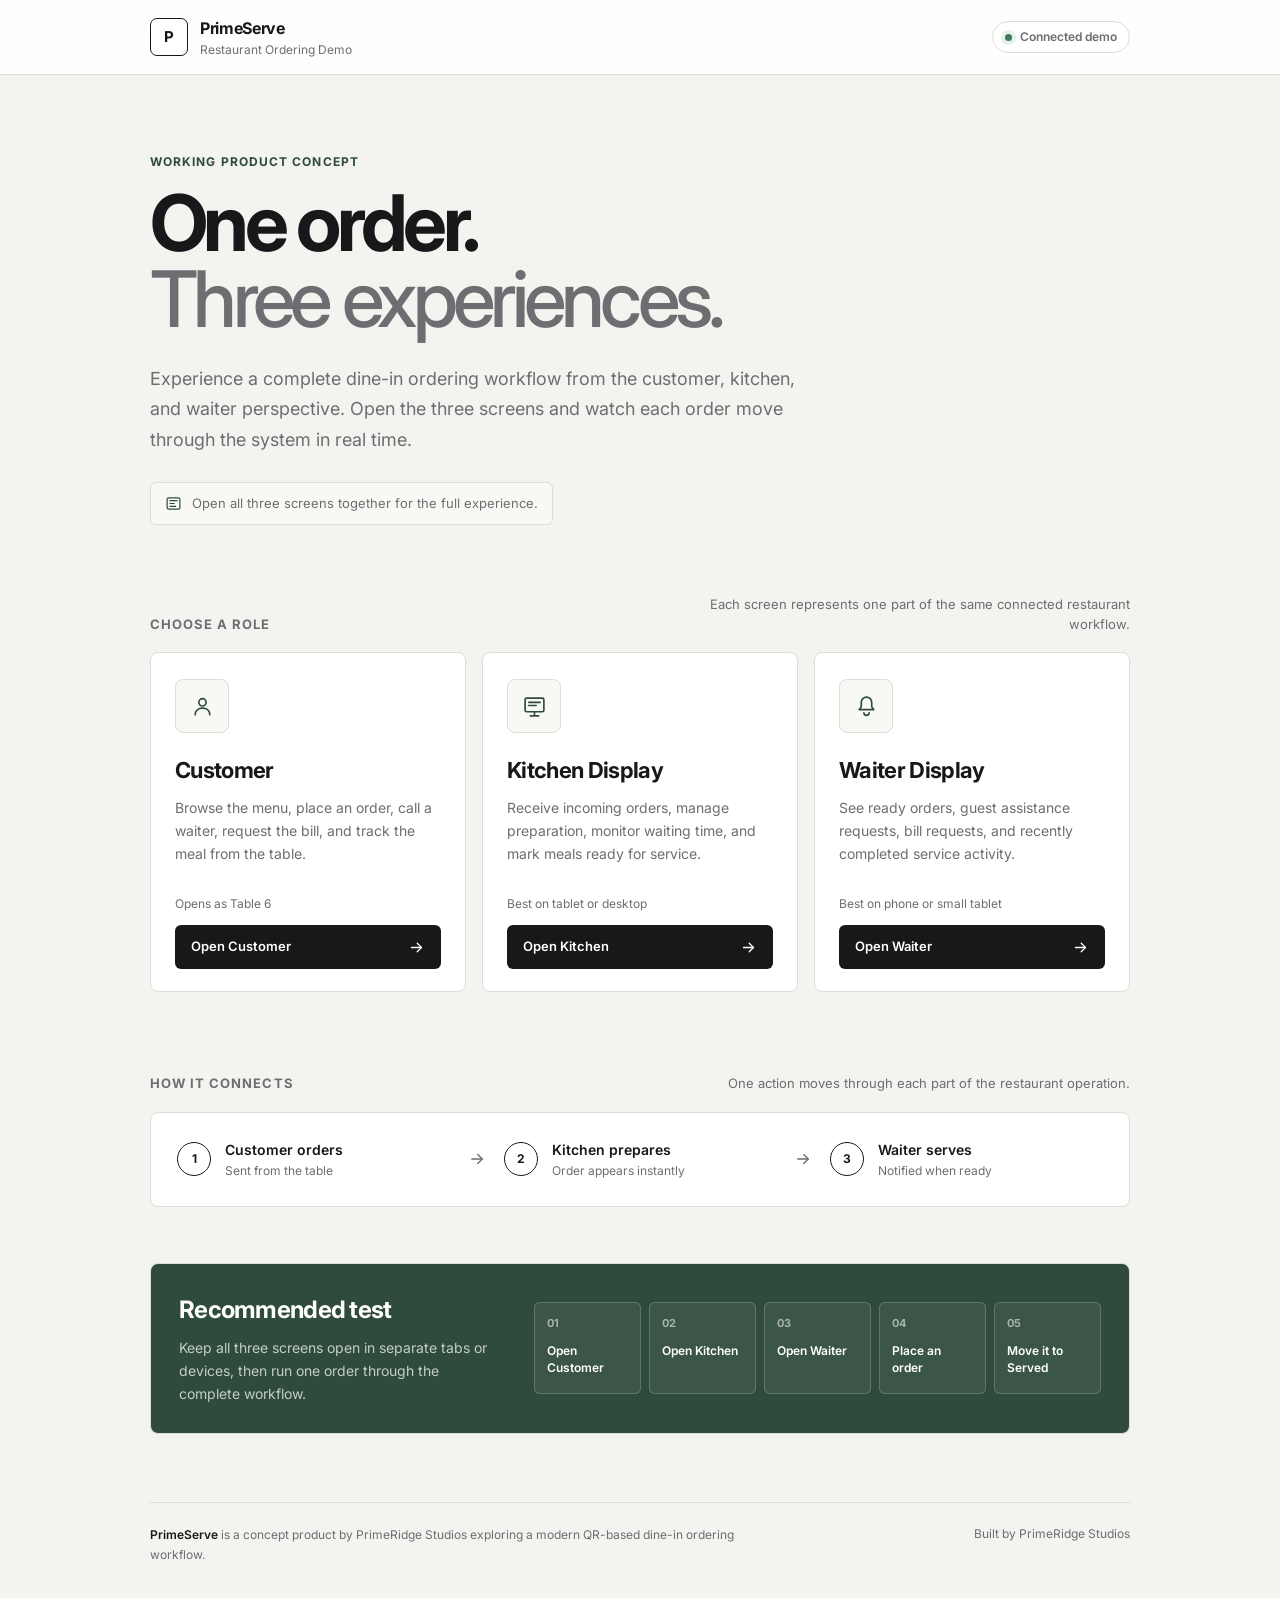
==== index.html @ c80de981 "Add files via upload" ====
<!DOCTYPE html>
<html lang="en">
<head>
  <meta charset="UTF-8">
  <meta name="viewport" content="width=device-width, initial-scale=1.0">
  <meta name="description" content="PrimeServe is a working demo of a QR-based dine-in ordering workflow connecting customers, kitchen staff, and waiters in real time.">
  <title>PrimeServe — Restaurant Ordering Demo</title>

  <style>
    @import url("https://fonts.googleapis.com/css2?family=Inter:wght@400;500;600;700&display=swap");

    :root {
      --bg: #f3f3f0;
      --surface: #ffffff;
      --surface-soft: #f8f8f5;
      --border: #deddd7;
      --border-strong: #c8c7c0;
      --ink: #17181a;
      --muted: #6c6e72;
      --accent: #2f4b3c;
      --accent-hover: #243c30;
      --accent-soft: #e8eee9;
      --shadow: 0 10px 35px rgba(24, 26, 23, 0.06);
      --radius: 8px;
      --content-width: 980px;
    }

    * {
      box-sizing: border-box;
    }

    html {
      scroll-behavior: smooth;
      -webkit-text-size-adjust: 100%;
    }

    body {
      margin: 0;
      min-height: 100vh;
      font-family: "Inter", -apple-system, BlinkMacSystemFont, "Segoe UI", sans-serif;
      background: var(--bg);
      color: var(--ink);
      line-height: 1.5;
      -webkit-font-smoothing: antialiased;
      text-rendering: optimizeLegibility;
    }

    a {
      color: inherit;
    }

    button,
    a {
      -webkit-tap-highlight-color: transparent;
    }

    .page {
      min-height: 100vh;
      display: flex;
      flex-direction: column;
    }

    .container {
      width: min(100% - 40px, var(--content-width));
      margin-inline: auto;
    }

    /* Header */
    .site-header {
      background: rgba(255, 255, 255, 0.9);
      border-bottom: 1px solid var(--border);
      backdrop-filter: blur(14px);
      position: sticky;
      top: 0;
      z-index: 50;
    }

    .header-inner {
      min-height: 74px;
      display: flex;
      align-items: center;
      justify-content: space-between;
      gap: 20px;
    }

    .brand {
      display: inline-flex;
      align-items: center;
      gap: 12px;
      text-decoration: none;
    }

    .brand-mark {
      width: 38px;
      height: 38px;
      border: 1.5px solid var(--ink);
      border-radius: 7px;
      display: grid;
      place-items: center;
      font-size: 15px;
      font-weight: 700;
      letter-spacing: -0.03em;
      background: var(--surface);
    }

    .brand-copy {
      display: flex;
      flex-direction: column;
      gap: 1px;
    }

    .brand-name {
      font-size: 16px;
      font-weight: 700;
      letter-spacing: -0.02em;
    }

    .brand-type {
      font-size: 12px;
      color: var(--muted);
    }

    .live-pill {
      display: inline-flex;
      align-items: center;
      gap: 8px;
      min-height: 32px;
      padding: 0 12px;
      border: 1px solid var(--border);
      border-radius: 999px;
      background: var(--surface);
      color: var(--muted);
      font-size: 12px;
      font-weight: 600;
      white-space: nowrap;
    }

    .live-dot {
      width: 7px;
      height: 7px;
      border-radius: 50%;
      background: #3d7a58;
      box-shadow: 0 0 0 4px rgba(61, 122, 88, 0.12);
    }

    /* Hero */
    .hero {
      padding: 78px 0 42px;
    }

    .hero-kicker {
      margin: 0 0 14px;
      color: var(--accent);
      font-size: 12px;
      font-weight: 700;
      letter-spacing: 0.09em;
      text-transform: uppercase;
    }

    .hero h1 {
      max-width: 760px;
      margin: 0;
      font-size: clamp(42px, 7vw, 78px);
      line-height: 0.98;
      letter-spacing: -0.06em;
      font-weight: 700;
    }

    .hero h1 span {
      color: var(--muted);
      font-weight: 500;
    }

    .hero-copy {
      max-width: 650px;
      margin: 26px 0 0;
      color: var(--muted);
      font-size: clamp(15px, 2vw, 18px);
      line-height: 1.7;
    }

    .hero-note {
      display: inline-flex;
      align-items: center;
      gap: 10px;
      margin-top: 26px;
      padding: 11px 14px;
      border: 1px solid var(--border);
      border-radius: 6px;
      background: var(--surface-soft);
      color: var(--muted);
      font-size: 13px;
    }

    .hero-note svg {
      flex-shrink: 0;
      color: var(--accent);
    }

    /* Role launcher */
    .launcher {
      padding: 28px 0 24px;
    }

    .section-head {
      display: flex;
      align-items: end;
      justify-content: space-between;
      gap: 20px;
      margin-bottom: 18px;
    }

    .section-title {
      margin: 0;
      font-size: 13px;
      font-weight: 700;
      letter-spacing: 0.08em;
      text-transform: uppercase;
      color: var(--muted);
    }

    .section-hint {
      margin: 0;
      max-width: 440px;
      text-align: right;
      font-size: 13px;
      color: var(--muted);
    }

    .roles {
      display: grid;
      grid-template-columns: repeat(3, minmax(0, 1fr));
      gap: 16px;
    }

    .role-card {
      min-height: 340px;
      padding: 26px 24px 22px;
      border: 1px solid var(--border);
      border-radius: var(--radius);
      background: var(--surface);
      display: flex;
      flex-direction: column;
      position: relative;
      overflow: hidden;
      transition:
        transform 0.22s ease,
        border-color 0.22s ease,
        box-shadow 0.22s ease;
    }

    .role-card::before {
      content: "";
      position: absolute;
      inset: 0 0 auto;
      height: 3px;
      background: var(--accent);
      transform: scaleX(0);
      transform-origin: left;
      transition: transform 0.22s ease;
    }

    .role-card:hover {
      transform: translateY(-4px);
      border-color: var(--border-strong);
      box-shadow: var(--shadow);
    }

    .role-card:hover::before {
      transform: scaleX(1);
    }

    .role-icon {
      width: 54px;
      height: 54px;
      display: grid;
      place-items: center;
      border: 1px solid var(--border);
      border-radius: 8px;
      background: var(--surface-soft);
      color: var(--accent);
      margin-bottom: 24px;
    }

    .role-icon svg {
      width: 25px;
      height: 25px;
    }

    .role-card h2 {
      margin: 0;
      font-size: 22px;
      line-height: 1.2;
      letter-spacing: -0.03em;
    }

    .role-card p {
      margin: 12px 0 24px;
      color: var(--muted);
      font-size: 14px;
      line-height: 1.65;
      flex: 1;
    }

    .role-meta {
      margin: 0 0 12px;
      color: var(--muted);
      font-size: 12px;
    }

    .role-link {
      min-height: 44px;
      padding: 0 16px;
      display: inline-flex;
      align-items: center;
      justify-content: space-between;
      gap: 14px;
      border-radius: 6px;
      background: var(--ink);
      color: #fff;
      text-decoration: none;
      font-size: 13px;
      font-weight: 600;
      transition:
        background 0.18s ease,
        transform 0.18s ease;
    }

    .role-link:hover {
      background: #2c2e31;
    }

    .role-link:active {
      transform: scale(0.985);
    }

    .role-link svg {
      transition: transform 0.18s ease;
    }

    .role-link:hover svg {
      transform: translateX(3px);
    }

    /* Workflow */
    .workflow {
      padding: 58px 0 16px;
    }

    .workflow-card {
      border: 1px solid var(--border);
      border-radius: var(--radius);
      background: var(--surface);
      padding: 26px;
    }

    .flow {
      display: grid;
      grid-template-columns: 1fr auto 1fr auto 1fr;
      gap: 18px;
      align-items: center;
    }

    .flow-step {
      display: flex;
      align-items: center;
      gap: 14px;
      min-width: 0;
    }

    .flow-num {
      width: 34px;
      height: 34px;
      flex: 0 0 34px;
      border: 1px solid var(--ink);
      border-radius: 50%;
      display: grid;
      place-items: center;
      font-size: 12px;
      font-weight: 700;
    }

    .flow-copy {
      min-width: 0;
    }

    .flow-copy strong {
      display: block;
      margin-bottom: 2px;
      font-size: 14px;
      font-weight: 600;
    }

    .flow-copy span {
      display: block;
      color: var(--muted);
      font-size: 12px;
    }

    .flow-arrow {
      color: var(--muted);
      display: grid;
      place-items: center;
    }

    /* Recommended test */
    .test-panel {
      margin-top: 56px;
      padding: 28px;
      border: 1px solid var(--border);
      border-radius: var(--radius);
      background: var(--accent);
      color: #fff;
      display: grid;
      grid-template-columns: minmax(0, 0.9fr) minmax(0, 1.6fr);
      gap: 36px;
      align-items: center;
    }

    .test-panel h2 {
      margin: 0 0 8px;
      font-size: 24px;
      letter-spacing: -0.03em;
    }

    .test-panel p {
      margin: 0;
      color: rgba(255, 255, 255, 0.72);
      font-size: 14px;
      line-height: 1.65;
    }

    .test-steps {
      display: grid;
      grid-template-columns: repeat(5, minmax(0, 1fr));
      gap: 8px;
    }

    .test-step {
      min-height: 92px;
      padding: 12px;
      border: 1px solid rgba(255, 255, 255, 0.2);
      border-radius: 6px;
      background: rgba(255, 255, 255, 0.06);
    }

    .test-step span {
      display: block;
      margin-bottom: 10px;
      color: rgba(255, 255, 255, 0.55);
      font-size: 11px;
      font-weight: 700;
    }

    .test-step strong {
      display: block;
      font-size: 12px;
      line-height: 1.45;
      font-weight: 600;
    }

    /* Footer */
    .site-footer {
      margin-top: auto;
      padding: 52px 0 32px;
    }

    .footer-inner {
      padding-top: 22px;
      border-top: 1px solid var(--border);
      display: flex;
      align-items: flex-start;
      justify-content: space-between;
      gap: 30px;
    }

    .footer-copy {
      max-width: 620px;
      margin: 0;
      color: var(--muted);
      font-size: 12px;
      line-height: 1.7;
    }

    .footer-copy strong {
      color: var(--ink);
      font-weight: 600;
    }

    .footer-credit {
      margin: 0;
      color: var(--muted);
      font-size: 12px;
      white-space: nowrap;
    }

    /* Responsive */
    @media (max-width: 860px) {
      .hero {
        padding-top: 58px;
      }

      .roles {
        grid-template-columns: 1fr;
      }

      .role-card {
        min-height: 0;
      }

      .flow {
        grid-template-columns: 1fr;
        gap: 14px;
      }

      .flow-arrow {
        justify-content: start;
        padding-left: 9px;
      }

      .flow-arrow svg {
        transform: rotate(90deg);
      }

      .test-panel {
        grid-template-columns: 1fr;
      }

      .test-steps {
        grid-template-columns: repeat(2, minmax(0, 1fr));
      }
    }

    @media (max-width: 620px) {
      .container {
        width: min(100% - 28px, var(--content-width));
      }

      .site-header {
        position: static;
      }

      .header-inner {
        min-height: 68px;
      }

      .live-pill {
        padding-inline: 10px;
      }

      .live-pill span:last-child {
        display: none;
      }

      .hero {
        padding: 46px 0 24px;
      }

      .hero h1 {
        font-size: clamp(38px, 15vw, 58px);
      }

      .hero-copy {
        margin-top: 20px;
        font-size: 15px;
      }

      .section-head {
        align-items: flex-start;
        flex-direction: column;
        gap: 8px;
      }

      .section-hint {
        text-align: left;
      }

      .launcher {
        padding-top: 18px;
      }

      .role-card {
        padding: 22px 18px 18px;
      }

      .workflow {
        padding-top: 42px;
      }

      .workflow-card,
      .test-panel {
        padding: 20px;
      }

      .test-steps {
        grid-template-columns: 1fr;
      }

      .test-step {
        min-height: 0;
      }

      .footer-inner {
        flex-direction: column;
        gap: 10px;
      }

      .footer-credit {
        white-space: normal;
      }
    }

    @media (prefers-reduced-motion: reduce) {
      *,
      *::before,
      *::after {
        scroll-behavior: auto !important;
        animation-duration: 0.01ms !important;
        animation-iteration-count: 1 !important;
        transition-duration: 0.01ms !important;
      }
    }
  </style>
</head>

<body>
  <div class="page">

    <header class="site-header">
      <div class="container header-inner">
        <a class="brand" href="#" aria-label="PrimeServe home">
          <span class="brand-mark">P</span>
          <span class="brand-copy">
            <span class="brand-name">PrimeServe</span>
            <span class="brand-type">Restaurant Ordering Demo</span>
          </span>
        </a>

        <div class="live-pill" aria-label="Live connected demo">
          <span class="live-dot"></span>
          <span>Connected demo</span>
        </div>
      </div>
    </header>

    <main>
      <section class="hero">
        <div class="container">
          <p class="hero-kicker">Working product concept</p>
          <h1>One order.<br><span>Three experiences.</span></h1>

          <p class="hero-copy">
            Experience a complete dine-in ordering workflow from the customer, kitchen, and waiter perspective. Open the three screens and watch each order move through the system in real time.
          </p>

          <div class="hero-note">
            <svg width="17" height="17" viewBox="0 0 24 24" fill="none" stroke="currentColor" stroke-width="1.7" stroke-linecap="round" stroke-linejoin="round" aria-hidden="true">
              <rect x="3" y="4" width="18" height="16" rx="2"></rect>
              <path d="M7 8h10M7 12h6M7 16h8"></path>
            </svg>
            Open all three screens together for the full experience.
          </div>
        </div>
      </section>

      <section class="launcher">
        <div class="container">
          <div class="section-head">
            <p class="section-title">Choose a role</p>
            <p class="section-hint">Each screen represents one part of the same connected restaurant workflow.</p>
          </div>

          <div class="roles">

            <article class="role-card">
              <div class="role-icon" aria-hidden="true">
                <svg viewBox="0 0 24 24" fill="none" stroke="currentColor" stroke-width="1.6" stroke-linecap="round" stroke-linejoin="round">
                  <circle cx="12" cy="8" r="3.5"></circle>
                  <path d="M5 20c0-4 3-6.5 7-6.5s7 2.5 7 6.5"></path>
                </svg>
              </div>

              <h2>Customer</h2>
              <p>
                Browse the menu, place an order, call a waiter, request the bill, and track the meal from the table.
              </p>

              <div class="role-meta">Opens as Table 6</div>

              <a class="role-link" href="customer/index.html" target="_blank" rel="noopener">
                <span>Open Customer</span>
                <svg width="17" height="17" viewBox="0 0 24 24" fill="none" stroke="currentColor" stroke-width="1.8" stroke-linecap="round" stroke-linejoin="round" aria-hidden="true">
                  <path d="M5 12h14"></path>
                  <path d="M13 6l6 6-6 6"></path>
                </svg>
              </a>
            </article>

            <article class="role-card">
              <div class="role-icon" aria-hidden="true">
                <svg viewBox="0 0 24 24" fill="none" stroke="currentColor" stroke-width="1.6" stroke-linecap="round" stroke-linejoin="round">
                  <rect x="3" y="4" width="18" height="13" rx="1.5"></rect>
                  <path d="M8 21h8M12 17v4"></path>
                  <path d="M6.5 8h11M6.5 11h7"></path>
                </svg>
              </div>

              <h2>Kitchen Display</h2>
              <p>
                Receive incoming orders, manage preparation, monitor waiting time, and mark meals ready for service.
              </p>

              <div class="role-meta">Best on tablet or desktop</div>

              <a class="role-link" href="kitchen/index.html" target="_blank" rel="noopener">
                <span>Open Kitchen</span>
                <svg width="17" height="17" viewBox="0 0 24 24" fill="none" stroke="currentColor" stroke-width="1.8" stroke-linecap="round" stroke-linejoin="round" aria-hidden="true">
                  <path d="M5 12h14"></path>
                  <path d="M13 6l6 6-6 6"></path>
                </svg>
              </a>
            </article>

            <article class="role-card">
              <div class="role-icon" aria-hidden="true">
                <svg viewBox="0 0 24 24" fill="none" stroke="currentColor" stroke-width="1.6" stroke-linecap="round" stroke-linejoin="round">
                  <path d="M12 3a5 5 0 0 0-5 5v3.5c0 .9-.4 1.7-1 2.3L5 15h14l-1-1.2c-.6-.6-1-1.4-1-2.3V8a5 5 0 0 0-5-5z"></path>
                  <path d="M9.5 18a2.5 2.5 0 0 0 5 0"></path>
                </svg>
              </div>

              <h2>Waiter Display</h2>
              <p>
                See ready orders, guest assistance requests, bill requests, and recently completed service activity.
              </p>

              <div class="role-meta">Best on phone or small tablet</div>

              <a class="role-link" href="waiter/index.html" target="_blank" rel="noopener">
                <span>Open Waiter</span>
                <svg width="17" height="17" viewBox="0 0 24 24" fill="none" stroke="currentColor" stroke-width="1.8" stroke-linecap="round" stroke-linejoin="round" aria-hidden="true">
                  <path d="M5 12h14"></path>
                  <path d="M13 6l6 6-6 6"></path>
                </svg>
              </a>
            </article>

          </div>
        </div>
      </section>

      <section class="workflow">
        <div class="container">
          <div class="section-head">
            <p class="section-title">How it connects</p>
            <p class="section-hint">One action moves through each part of the restaurant operation.</p>
          </div>

          <div class="workflow-card">
            <div class="flow">

              <div class="flow-step">
                <div class="flow-num">1</div>
                <div class="flow-copy">
                  <strong>Customer orders</strong>
                  <span>Sent from the table</span>
                </div>
              </div>

              <div class="flow-arrow" aria-hidden="true">
                <svg width="18" height="18" viewBox="0 0 24 24" fill="none" stroke="currentColor" stroke-width="1.8" stroke-linecap="round" stroke-linejoin="round">
                  <path d="M5 12h14"></path>
                  <path d="M13 6l6 6-6 6"></path>
                </svg>
              </div>

              <div class="flow-step">
                <div class="flow-num">2</div>
                <div class="flow-copy">
                  <strong>Kitchen prepares</strong>
                  <span>Order appears instantly</span>
                </div>
              </div>

              <div class="flow-arrow" aria-hidden="true">
                <svg width="18" height="18" viewBox="0 0 24 24" fill="none" stroke="currentColor" stroke-width="1.8" stroke-linecap="round" stroke-linejoin="round">
                  <path d="M5 12h14"></path>
                  <path d="M13 6l6 6-6 6"></path>
                </svg>
              </div>

              <div class="flow-step">
                <div class="flow-num">3</div>
                <div class="flow-copy">
                  <strong>Waiter serves</strong>
                  <span>Notified when ready</span>
                </div>
              </div>

            </div>
          </div>

          <div class="test-panel">
            <div>
              <h2>Recommended test</h2>
              <p>
                Keep all three screens open in separate tabs or devices, then run one order through the complete workflow.
              </p>
            </div>

            <div class="test-steps">
              <div class="test-step">
                <span>01</span>
                <strong>Open Customer</strong>
              </div>

              <div class="test-step">
                <span>02</span>
                <strong>Open Kitchen</strong>
              </div>

              <div class="test-step">
                <span>03</span>
                <strong>Open Waiter</strong>
              </div>

              <div class="test-step">
                <span>04</span>
                <strong>Place an order</strong>
              </div>

              <div class="test-step">
                <span>05</span>
                <strong>Move it to Served</strong>
              </div>
            </div>
          </div>

        </div>
      </section>
    </main>

    <footer class="site-footer">
      <div class="container footer-inner">
        <p class="footer-copy">
          <strong>PrimeServe</strong> is a concept product by PrimeRidge Studios exploring a modern QR-based dine-in ordering workflow.
        </p>

        <p class="footer-credit">Built by PrimeRidge Studios</p>
      </div>
    </footer>

  </div>
</body>
</html>
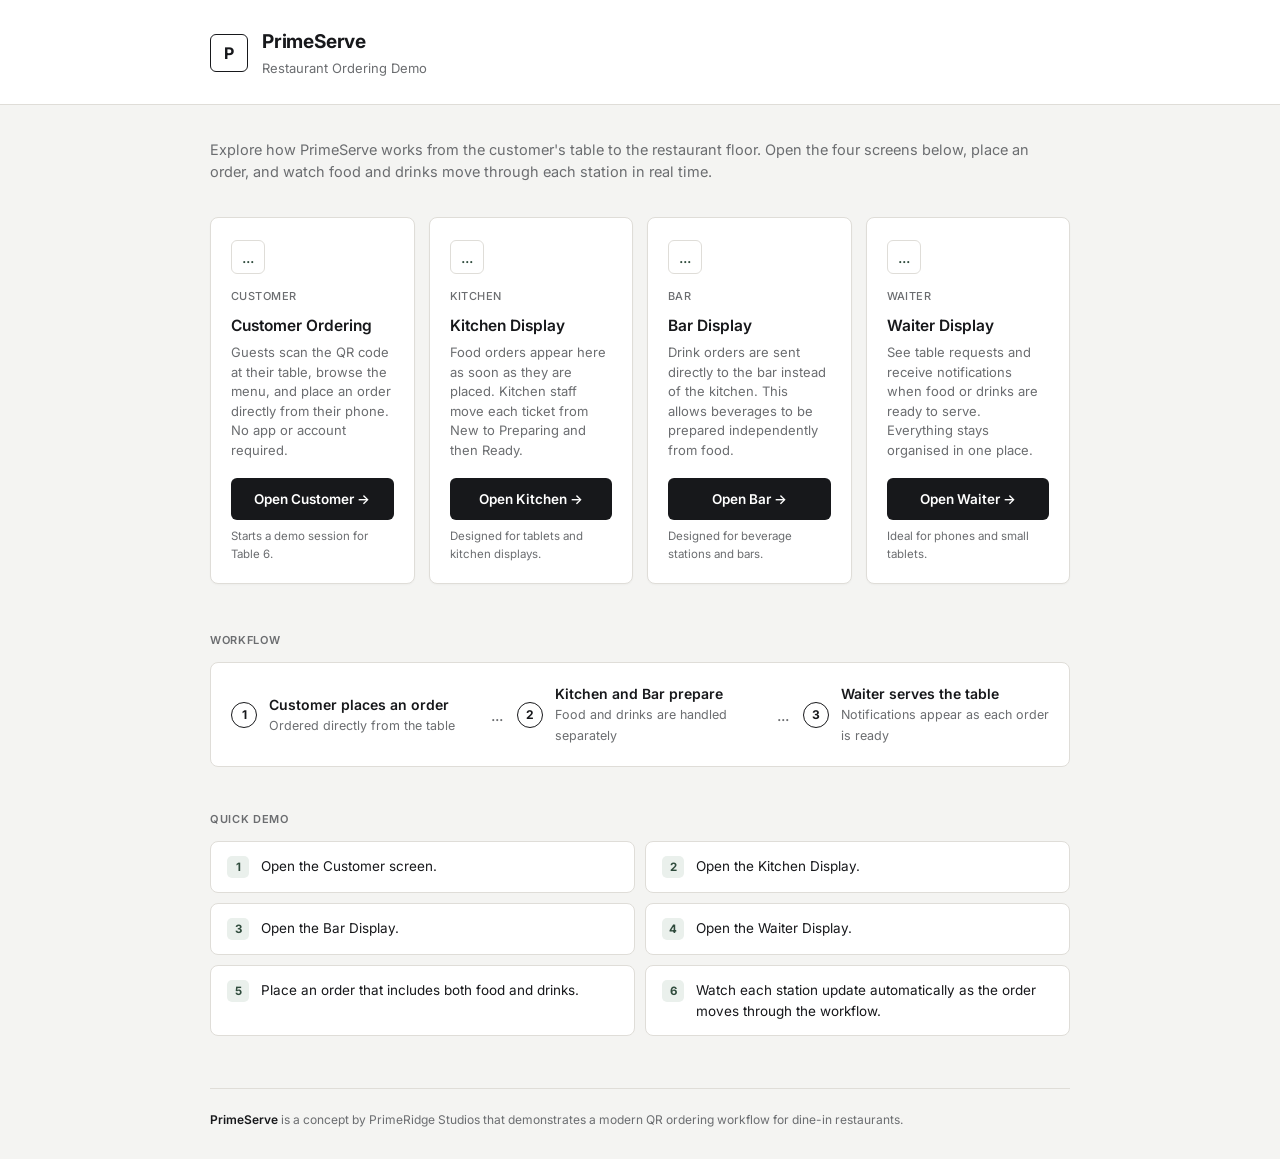
==== commit d8f934a1: "Add files via upload" ====
--- a/index.html
+++ b/index.html
@@ -1,855 +1,305 @@
 <!DOCTYPE html>
 <html lang="en">
 <head>
-  <meta charset="UTF-8">
-  <meta name="viewport" content="width=device-width, initial-scale=1.0">
-  <meta name="description" content="PrimeServe is a working demo of a QR-based dine-in ordering workflow connecting customers, kitchen staff, and waiters in real time.">
-  <title>PrimeServe — Restaurant Ordering Demo</title>
-
-  <style>
-    @import url("https://fonts.googleapis.com/css2?family=Inter:wght@400;500;600;700&display=swap");
-
-    :root {
-      --bg: #f3f3f0;
-      --surface: #ffffff;
-      --surface-soft: #f8f8f5;
-      --border: #deddd7;
-      --border-strong: #c8c7c0;
-      --ink: #17181a;
-      --muted: #6c6e72;
-      --accent: #2f4b3c;
-      --accent-hover: #243c30;
-      --accent-soft: #e8eee9;
-      --shadow: 0 10px 35px rgba(24, 26, 23, 0.06);
-      --radius: 8px;
-      --content-width: 980px;
-    }
-
-    * {
-      box-sizing: border-box;
-    }
-
-    html {
-      scroll-behavior: smooth;
-      -webkit-text-size-adjust: 100%;
-    }
-
-    body {
-      margin: 0;
-      min-height: 100vh;
-      font-family: "Inter", -apple-system, BlinkMacSystemFont, "Segoe UI", sans-serif;
-      background: var(--bg);
-      color: var(--ink);
-      line-height: 1.5;
-      -webkit-font-smoothing: antialiased;
-      text-rendering: optimizeLegibility;
-    }
-
-    a {
-      color: inherit;
-    }
-
-    button,
-    a {
-      -webkit-tap-highlight-color: transparent;
-    }
-
-    .page {
-      min-height: 100vh;
-      display: flex;
-      flex-direction: column;
-    }
-
-    .container {
-      width: min(100% - 40px, var(--content-width));
-      margin-inline: auto;
-    }
-
-    /* Header */
-    .site-header {
-      background: rgba(255, 255, 255, 0.9);
-      border-bottom: 1px solid var(--border);
-      backdrop-filter: blur(14px);
-      position: sticky;
-      top: 0;
-      z-index: 50;
-    }
-
-    .header-inner {
-      min-height: 74px;
-      display: flex;
-      align-items: center;
-      justify-content: space-between;
-      gap: 20px;
-    }
-
-    .brand {
-      display: inline-flex;
-      align-items: center;
-      gap: 12px;
-      text-decoration: none;
-    }
-
-    .brand-mark {
-      width: 38px;
-      height: 38px;
-      border: 1.5px solid var(--ink);
-      border-radius: 7px;
-      display: grid;
-      place-items: center;
-      font-size: 15px;
-      font-weight: 700;
-      letter-spacing: -0.03em;
-      background: var(--surface);
-    }
-
-    .brand-copy {
-      display: flex;
-      flex-direction: column;
-      gap: 1px;
-    }
-
-    .brand-name {
-      font-size: 16px;
-      font-weight: 700;
-      letter-spacing: -0.02em;
-    }
-
-    .brand-type {
-      font-size: 12px;
-      color: var(--muted);
-    }
-
-    .live-pill {
-      display: inline-flex;
-      align-items: center;
-      gap: 8px;
-      min-height: 32px;
-      padding: 0 12px;
-      border: 1px solid var(--border);
-      border-radius: 999px;
-      background: var(--surface);
-      color: var(--muted);
-      font-size: 12px;
-      font-weight: 600;
-      white-space: nowrap;
-    }
-
-    .live-dot {
-      width: 7px;
-      height: 7px;
-      border-radius: 50%;
-      background: #3d7a58;
-      box-shadow: 0 0 0 4px rgba(61, 122, 88, 0.12);
-    }
-
-    /* Hero */
-    .hero {
-      padding: 78px 0 42px;
-    }
-
-    .hero-kicker {
-      margin: 0 0 14px;
-      color: var(--accent);
-      font-size: 12px;
-      font-weight: 700;
-      letter-spacing: 0.09em;
-      text-transform: uppercase;
-    }
-
-    .hero h1 {
-      max-width: 760px;
-      margin: 0;
-      font-size: clamp(42px, 7vw, 78px);
-      line-height: 0.98;
-      letter-spacing: -0.06em;
-      font-weight: 700;
-    }
-
-    .hero h1 span {
-      color: var(--muted);
-      font-weight: 500;
-    }
-
-    .hero-copy {
-      max-width: 650px;
-      margin: 26px 0 0;
-      color: var(--muted);
-      font-size: clamp(15px, 2vw, 18px);
-      line-height: 1.7;
-    }
-
-    .hero-note {
-      display: inline-flex;
-      align-items: center;
-      gap: 10px;
-      margin-top: 26px;
-      padding: 11px 14px;
-      border: 1px solid var(--border);
-      border-radius: 6px;
-      background: var(--surface-soft);
-      color: var(--muted);
-      font-size: 13px;
-    }
-
-    .hero-note svg {
-      flex-shrink: 0;
-      color: var(--accent);
-    }
-
-    /* Role launcher */
-    .launcher {
-      padding: 28px 0 24px;
-    }
-
-    .section-head {
-      display: flex;
-      align-items: end;
-      justify-content: space-between;
-      gap: 20px;
-      margin-bottom: 18px;
-    }
-
-    .section-title {
-      margin: 0;
-      font-size: 13px;
-      font-weight: 700;
-      letter-spacing: 0.08em;
-      text-transform: uppercase;
-      color: var(--muted);
-    }
-
-    .section-hint {
-      margin: 0;
-      max-width: 440px;
-      text-align: right;
-      font-size: 13px;
-      color: var(--muted);
-    }
-
-    .roles {
-      display: grid;
-      grid-template-columns: repeat(3, minmax(0, 1fr));
-      gap: 16px;
-    }
-
-    .role-card {
-      min-height: 340px;
-      padding: 26px 24px 22px;
-      border: 1px solid var(--border);
-      border-radius: var(--radius);
-      background: var(--surface);
-      display: flex;
-      flex-direction: column;
-      position: relative;
-      overflow: hidden;
-      transition:
-        transform 0.22s ease,
-        border-color 0.22s ease,
-        box-shadow 0.22s ease;
-    }
-
-    .role-card::before {
-      content: "";
-      position: absolute;
-      inset: 0 0 auto;
-      height: 3px;
-      background: var(--accent);
-      transform: scaleX(0);
-      transform-origin: left;
-      transition: transform 0.22s ease;
-    }
-
-    .role-card:hover {
-      transform: translateY(-4px);
-      border-color: var(--border-strong);
-      box-shadow: var(--shadow);
-    }
-
-    .role-card:hover::before {
-      transform: scaleX(1);
-    }
-
-    .role-icon {
-      width: 54px;
-      height: 54px;
-      display: grid;
-      place-items: center;
-      border: 1px solid var(--border);
-      border-radius: 8px;
-      background: var(--surface-soft);
-      color: var(--accent);
-      margin-bottom: 24px;
-    }
-
-    .role-icon svg {
-      width: 25px;
-      height: 25px;
-    }
-
-    .role-card h2 {
-      margin: 0;
-      font-size: 22px;
-      line-height: 1.2;
-      letter-spacing: -0.03em;
-    }
-
-    .role-card p {
-      margin: 12px 0 24px;
-      color: var(--muted);
-      font-size: 14px;
-      line-height: 1.65;
-      flex: 1;
-    }
-
-    .role-meta {
-      margin: 0 0 12px;
-      color: var(--muted);
-      font-size: 12px;
-    }
-
-    .role-link {
-      min-height: 44px;
-      padding: 0 16px;
-      display: inline-flex;
-      align-items: center;
-      justify-content: space-between;
-      gap: 14px;
-      border-radius: 6px;
-      background: var(--ink);
-      color: #fff;
-      text-decoration: none;
-      font-size: 13px;
-      font-weight: 600;
-      transition:
-        background 0.18s ease,
-        transform 0.18s ease;
-    }
-
-    .role-link:hover {
-      background: #2c2e31;
-    }
-
-    .role-link:active {
-      transform: scale(0.985);
-    }
-
-    .role-link svg {
-      transition: transform 0.18s ease;
-    }
-
-    .role-link:hover svg {
-      transform: translateX(3px);
-    }
-
-    /* Workflow */
-    .workflow {
-      padding: 58px 0 16px;
-    }
-
-    .workflow-card {
-      border: 1px solid var(--border);
-      border-radius: var(--radius);
-      background: var(--surface);
-      padding: 26px;
-    }
-
-    .flow {
-      display: grid;
-      grid-template-columns: 1fr auto 1fr auto 1fr;
-      gap: 18px;
-      align-items: center;
-    }
-
-    .flow-step {
-      display: flex;
-      align-items: center;
-      gap: 14px;
-      min-width: 0;
-    }
-
-    .flow-num {
-      width: 34px;
-      height: 34px;
-      flex: 0 0 34px;
-      border: 1px solid var(--ink);
-      border-radius: 50%;
-      display: grid;
-      place-items: center;
-      font-size: 12px;
-      font-weight: 700;
-    }
-
-    .flow-copy {
-      min-width: 0;
-    }
-
-    .flow-copy strong {
-      display: block;
-      margin-bottom: 2px;
-      font-size: 14px;
-      font-weight: 600;
-    }
-
-    .flow-copy span {
-      display: block;
-      color: var(--muted);
-      font-size: 12px;
-    }
-
-    .flow-arrow {
-      color: var(--muted);
-      display: grid;
-      place-items: center;
-    }
-
-    /* Recommended test */
-    .test-panel {
-      margin-top: 56px;
-      padding: 28px;
-      border: 1px solid var(--border);
-      border-radius: var(--radius);
-      background: var(--accent);
-      color: #fff;
-      display: grid;
-      grid-template-columns: minmax(0, 0.9fr) minmax(0, 1.6fr);
-      gap: 36px;
-      align-items: center;
-    }
-
-    .test-panel h2 {
-      margin: 0 0 8px;
-      font-size: 24px;
-      letter-spacing: -0.03em;
-    }
-
-    .test-panel p {
-      margin: 0;
-      color: rgba(255, 255, 255, 0.72);
-      font-size: 14px;
-      line-height: 1.65;
-    }
-
-    .test-steps {
-      display: grid;
-      grid-template-columns: repeat(5, minmax(0, 1fr));
-      gap: 8px;
-    }
-
-    .test-step {
-      min-height: 92px;
-      padding: 12px;
-      border: 1px solid rgba(255, 255, 255, 0.2);
-      border-radius: 6px;
-      background: rgba(255, 255, 255, 0.06);
-    }
-
-    .test-step span {
-      display: block;
-      margin-bottom: 10px;
-      color: rgba(255, 255, 255, 0.55);
-      font-size: 11px;
-      font-weight: 700;
-    }
-
-    .test-step strong {
-      display: block;
-      font-size: 12px;
-      line-height: 1.45;
-      font-weight: 600;
-    }
-
-    /* Footer */
-    .site-footer {
-      margin-top: auto;
-      padding: 52px 0 32px;
-    }
-
-    .footer-inner {
-      padding-top: 22px;
-      border-top: 1px solid var(--border);
-      display: flex;
-      align-items: flex-start;
-      justify-content: space-between;
-      gap: 30px;
-    }
-
-    .footer-copy {
-      max-width: 620px;
-      margin: 0;
-      color: var(--muted);
-      font-size: 12px;
-      line-height: 1.7;
-    }
-
-    .footer-copy strong {
-      color: var(--ink);
-      font-weight: 600;
-    }
-
-    .footer-credit {
-      margin: 0;
-      color: var(--muted);
-      font-size: 12px;
-      white-space: nowrap;
-    }
-
-    /* Responsive */
-    @media (max-width: 860px) {
-      .hero {
-        padding-top: 58px;
-      }
-
-      .roles {
-        grid-template-columns: 1fr;
-      }
-
-      .role-card {
-        min-height: 0;
-      }
-
-      .flow {
-        grid-template-columns: 1fr;
-        gap: 14px;
-      }
-
-      .flow-arrow {
-        justify-content: start;
-        padding-left: 9px;
-      }
-
-      .flow-arrow svg {
-        transform: rotate(90deg);
-      }
-
-      .test-panel {
-        grid-template-columns: 1fr;
-      }
-
-      .test-steps {
-        grid-template-columns: repeat(2, minmax(0, 1fr));
-      }
-    }
-
-    @media (max-width: 620px) {
-      .container {
-        width: min(100% - 28px, var(--content-width));
-      }
-
-      .site-header {
-        position: static;
-      }
-
-      .header-inner {
-        min-height: 68px;
-      }
-
-      .live-pill {
-        padding-inline: 10px;
-      }
-
-      .live-pill span:last-child {
-        display: none;
-      }
-
-      .hero {
-        padding: 46px 0 24px;
-      }
-
-      .hero h1 {
-        font-size: clamp(38px, 15vw, 58px);
-      }
-
-      .hero-copy {
-        margin-top: 20px;
-        font-size: 15px;
-      }
-
-      .section-head {
-        align-items: flex-start;
-        flex-direction: column;
-        gap: 8px;
-      }
-
-      .section-hint {
-        text-align: left;
-      }
-
-      .launcher {
-        padding-top: 18px;
-      }
-
-      .role-card {
-        padding: 22px 18px 18px;
-      }
-
-      .workflow {
-        padding-top: 42px;
-      }
-
-      .workflow-card,
-      .test-panel {
-        padding: 20px;
-      }
-
-      .test-steps {
-        grid-template-columns: 1fr;
-      }
-
-      .test-step {
-        min-height: 0;
-      }
-
-      .footer-inner {
-        flex-direction: column;
-        gap: 10px;
-      }
-
-      .footer-credit {
-        white-space: normal;
-      }
-    }
-
-    @media (prefers-reduced-motion: reduce) {
-      *,
-      *::before,
-      *::after {
-        scroll-behavior: auto !important;
-        animation-duration: 0.01ms !important;
-        animation-iteration-count: 1 !important;
-        transition-duration: 0.01ms !important;
-      }
-    }
-  </style>
+<meta charset="UTF-8">
+<meta name="viewport" content="width=device-width, initial-scale=1.0">
+<title>PrimeServe - Restaurant Ordering Demo</title>
+<style>
+  @import url('https://fonts.googleapis.com/css2?family=Inter:wght@400;500;600;700&display=swap');
+
+  :root{
+    --bg: #F4F4F2;
+    --surface: #FFFFFF;
+    --border: #DFDDD8;
+    --ink: #17181B;
+    --muted: #6B6D70;
+    --accent: #2F4B3C;
+    --accent-soft: #EAF0EC;
+  }
+
+  * { box-sizing: border-box; }
+  html { -webkit-text-size-adjust: 100%; }
+  body {
+    margin: 0;
+    font-family: 'Inter', -apple-system, sans-serif;
+    background: var(--bg);
+    color: var(--ink);
+    line-height: 1.5;
+    -webkit-font-smoothing: antialiased;
+  }
+
+  .wrap { max-width: 900px; margin: 0 auto; padding: 0 20px; }
+
+  /* ── Header ── */
+  .site-header { border-bottom: 1px solid var(--border); background: var(--surface); }
+  .header-inner { max-width: 900px; margin: 0 auto; padding: 28px 20px 26px; display: flex; align-items: center; gap: 14px; }
+  .logo-mark { width: 38px; height: 38px; border: 1.5px solid var(--ink); border-radius: 6px; display: flex; align-items: center; justify-content: center; flex-shrink: 0; font-weight: 700; font-size: 16px; }
+  .header-text h1 { margin: 0; font-size: 19px; font-weight: 700; letter-spacing: -0.01em; }
+  .header-text p { margin: 2px 0 0; font-size: 13px; color: var(--muted); }
+
+  /* ── Intro strip ── */
+  .intro { padding: 34px 0 8px; }
+  .intro p { max-width: 100%; font-size: 14.5px; color: var(--muted); margin: 0; }
+  .intro strong { color: var(--ink); font-weight: 600; }
+
+  /* ── Role cards ── */
+  .roles { padding: 26px 0 10px; display: grid; grid-template-columns: 1fr; gap: 14px; }
+  @media (min-width: 560px) { .roles { grid-template-columns: 1fr 1fr; } }
+  @media (min-width: 1000px) { .roles { grid-template-columns: repeat(4, 1fr); } }
+
+  .role-card {
+    background: var(--surface);
+    border: 1px solid var(--border);
+    border-radius: 8px;
+    padding: 22px 20px 20px;
+    display: flex;
+    flex-direction: column;
+    box-shadow: 0 1px 2px rgba(20,20,15,0.03);
+  }
+  .role-icon {
+    width: 34px; height: 34px;
+    border: 1px solid var(--border);
+    border-radius: 6px;
+    display: flex; align-items: center; justify-content: center;
+    color: var(--accent);
+    margin-bottom: 14px;
+  }
+  .role-card h2 { font-size: 15.5px; font-weight: 600; margin: 0 0 6px; }
+  .role-card .role-tag { font-size: 11px; color: var(--muted); letter-spacing: 0.04em; text-transform: uppercase; margin: 0 0 10px; font-weight: 500; }
+  .role-card p.desc { font-size: 13px; color: var(--muted); margin: 0 0 18px; flex: 1; }
+  .role-card .hint { font-size: 11.5px; color: var(--muted); margin: 8px 0 0; }
+
+  .btn {
+    display: inline-flex; align-items: center; justify-content: center; gap: 7px;
+    height: 42px;
+    background: var(--ink); color: #fff;
+    border: none; border-radius: 6px;
+    font-family: 'Inter', sans-serif; font-size: 13.5px; font-weight: 600;
+    text-decoration: none;
+    cursor: pointer;
+    transition: background 0.12s ease;
+  }
+  .btn:hover { background: #303236; }
+  .btn:active { background: #000; }
+
+  /* ── Workflow ── */
+  .section-label { font-size: 11px; letter-spacing: 0.06em; text-transform: uppercase; color: var(--muted); font-weight: 600; margin: 0 0 14px; }
+
+  .workflow { padding: 38px 0 6px; }
+  .flow-row {
+    display: flex; flex-direction: column; gap: 10px;
+    background: var(--surface); border: 1px solid var(--border); border-radius: 8px;
+    padding: 20px;
+  }
+  @media (min-width: 720px) { .flow-row { flex-direction: row; align-items: center; gap: 0; } }
+
+  .flow-step { display: flex; align-items: center; gap: 12px; flex: 1; }
+  .flow-num {
+    width: 26px; height: 26px; flex-shrink: 0;
+    border: 1.5px solid var(--ink); border-radius: 50%;
+    display: flex; align-items: center; justify-content: center;
+    font-size: 12px; font-weight: 700;
+  }
+  .flow-text { font-size: 13.5px; }
+  .flow-text strong { display: block; font-weight: 600; font-size: 14px; }
+  .flow-text span { color: var(--muted); font-size: 12.5px; }
+
+  .flow-arrow { display: flex; align-items: center; justify-content: center; color: var(--muted); padding: 2px 0; flex-shrink: 0; }
+  @media (min-width: 720px) { .flow-arrow { padding: 0 14px; } .flow-arrow svg { transform: none; } }
+  .flow-arrow.vertical svg { transform: rotate(90deg); }
+  @media (min-width: 720px) { .flow-arrow.vertical svg { transform: rotate(0deg); } }
+
+  /* ── How to test ── */
+  .howto { padding: 38px 0 6px; }
+  .howto-list { list-style: none; margin: 0; padding: 0; display: grid; grid-template-columns: 1fr; gap: 10px; }
+  @media (min-width: 560px) { .howto-list { grid-template-columns: 1fr 1fr; } }
+  .howto-list li {
+    display: flex; gap: 12px; align-items: flex-start;
+    background: var(--surface); border: 1px solid var(--border); border-radius: 8px;
+    padding: 14px 16px; font-size: 13.5px;
+  }
+  .howto-num {
+    width: 22px; height: 22px; flex-shrink: 0;
+    background: var(--accent-soft); color: var(--accent);
+    border-radius: 5px;
+    display: flex; align-items: center; justify-content: center;
+    font-size: 11.5px; font-weight: 700;
+  }
+
+  /* ── Footer ── */
+  .site-footer { border-top: 1px solid var(--border); margin-top: 46px; padding: 22px 0 30px; }
+  .site-footer p { font-size: 12px; color: var(--muted); margin: 0; max-width: 100%; }
+  .site-footer .brand { color: var(--ink); font-weight: 600; }
+</style>
+
+<link rel="stylesheet" href="css/responsive.css">
+
 </head>
-
 <body>
-  <div class="page">
-
-    <header class="site-header">
-      <div class="container header-inner">
-        <a class="brand" href="#" aria-label="PrimeServe home">
-          <span class="brand-mark">P</span>
-          <span class="brand-copy">
-            <span class="brand-name">PrimeServe</span>
-            <span class="brand-type">Restaurant Ordering Demo</span>
-          </span>
-        </a>
-
-        <div class="live-pill" aria-label="Live connected demo">
-          <span class="live-dot"></span>
-          <span>Connected demo</span>
-        </div>
+
+<header class="site-header">
+  <div class="header-inner">
+    <div class="logo-mark">P</div>
+    <div class="header-text">
+      <h1>PrimeServe</h1>
+      <p>Restaurant Ordering Demo</p>
+    </div>
+  </div>
+</header>
+
+<div class="wrap">
+
+  <section class="intro">
+  <p>
+    Explore how PrimeServe works from the customer's table to the restaurant floor.
+    Open the four screens below, place an order, and watch food and drinks move through each station in real time.
+  </p>
+</section>
+
+<section class="roles">
+
+  <div class="role-card">
+    <div class="role-icon">
+      ...
+    </div>
+
+    <p class="role-tag">Customer</p>
+
+    <h2>Customer Ordering</h2>
+
+    <p class="desc">
+      Guests scan the QR code at their table, browse the menu, and place an order directly from their phone. No app or account required.
+    </p>
+
+    <a class="btn" href="../customer/index.html" target="_blank" rel="noopener">
+      Open Customer →
+    </a>
+
+    <p class="hint">Starts a demo session for Table 6.</p>
+  </div>
+
+  <div class="role-card">
+    <div class="role-icon">
+      ...
+    </div>
+
+    <p class="role-tag">Kitchen</p>
+
+    <h2>Kitchen Display</h2>
+
+    <p class="desc">
+      Food orders appear here as soon as they are placed. Kitchen staff move each ticket from New to Preparing and then Ready.
+    </p>
+
+    <a class="btn" href="../kitchen/index.html" target="_blank" rel="noopener">
+      Open Kitchen →
+    </a>
+
+    <p class="hint">Designed for tablets and kitchen displays.</p>
+  </div>
+
+  <div class="role-card">
+    <div class="role-icon">
+      ...
+    </div>
+
+    <p class="role-tag">Bar</p>
+
+    <h2>Bar Display</h2>
+
+    <p class="desc">
+      Drink orders are sent directly to the bar instead of the kitchen. This allows beverages to be prepared independently from food.
+    </p>
+
+    <a class="btn" href="../bar/index.html" target="_blank" rel="noopener">
+      Open Bar →
+    </a>
+
+    <p class="hint">Designed for beverage stations and bars.</p>
+  </div>
+
+  <div class="role-card">
+    <div class="role-icon">
+      ...
+    </div>
+
+    <p class="role-tag">Waiter</p>
+
+    <h2>Waiter Display</h2>
+
+    <p class="desc">
+      See table requests and receive notifications when food or drinks are ready to serve. Everything stays organised in one place.
+    </p>
+
+    <a class="btn" href="../waiter/index.html" target="_blank" rel="noopener">
+      Open Waiter →
+    </a>
+
+    <p class="hint">Ideal for phones and small tablets.</p>
+  </div>
+
+</section>
+
+<section class="workflow">
+
+  <p class="section-label">Workflow</p>
+
+  <div class="flow-row">
+
+    <div class="flow-step">
+      <div class="flow-num">1</div>
+      <div class="flow-text">
+        <strong>Customer places an order</strong>
+        <span>Ordered directly from the table</span>
       </div>
-    </header>
-
-    <main>
-      <section class="hero">
-        <div class="container">
-          <p class="hero-kicker">Working product concept</p>
-          <h1>One order.<br><span>Three experiences.</span></h1>
-
-          <p class="hero-copy">
-            Experience a complete dine-in ordering workflow from the customer, kitchen, and waiter perspective. Open the three screens and watch each order move through the system in real time.
-          </p>
-
-          <div class="hero-note">
-            <svg width="17" height="17" viewBox="0 0 24 24" fill="none" stroke="currentColor" stroke-width="1.7" stroke-linecap="round" stroke-linejoin="round" aria-hidden="true">
-              <rect x="3" y="4" width="18" height="16" rx="2"></rect>
-              <path d="M7 8h10M7 12h6M7 16h8"></path>
-            </svg>
-            Open all three screens together for the full experience.
-          </div>
-        </div>
-      </section>
-
-      <section class="launcher">
-        <div class="container">
-          <div class="section-head">
-            <p class="section-title">Choose a role</p>
-            <p class="section-hint">Each screen represents one part of the same connected restaurant workflow.</p>
-          </div>
-
-          <div class="roles">
-
-            <article class="role-card">
-              <div class="role-icon" aria-hidden="true">
-                <svg viewBox="0 0 24 24" fill="none" stroke="currentColor" stroke-width="1.6" stroke-linecap="round" stroke-linejoin="round">
-                  <circle cx="12" cy="8" r="3.5"></circle>
-                  <path d="M5 20c0-4 3-6.5 7-6.5s7 2.5 7 6.5"></path>
-                </svg>
-              </div>
-
-              <h2>Customer</h2>
-              <p>
-                Browse the menu, place an order, call a waiter, request the bill, and track the meal from the table.
-              </p>
-
-              <div class="role-meta">Opens as Table 6</div>
-
-              <a class="role-link" href="customer/index.html" target="_blank" rel="noopener">
-                <span>Open Customer</span>
-                <svg width="17" height="17" viewBox="0 0 24 24" fill="none" stroke="currentColor" stroke-width="1.8" stroke-linecap="round" stroke-linejoin="round" aria-hidden="true">
-                  <path d="M5 12h14"></path>
-                  <path d="M13 6l6 6-6 6"></path>
-                </svg>
-              </a>
-            </article>
-
-            <article class="role-card">
-              <div class="role-icon" aria-hidden="true">
-                <svg viewBox="0 0 24 24" fill="none" stroke="currentColor" stroke-width="1.6" stroke-linecap="round" stroke-linejoin="round">
-                  <rect x="3" y="4" width="18" height="13" rx="1.5"></rect>
-                  <path d="M8 21h8M12 17v4"></path>
-                  <path d="M6.5 8h11M6.5 11h7"></path>
-                </svg>
-              </div>
-
-              <h2>Kitchen Display</h2>
-              <p>
-                Receive incoming orders, manage preparation, monitor waiting time, and mark meals ready for service.
-              </p>
-
-              <div class="role-meta">Best on tablet or desktop</div>
-
-              <a class="role-link" href="kitchen/index.html" target="_blank" rel="noopener">
-                <span>Open Kitchen</span>
-                <svg width="17" height="17" viewBox="0 0 24 24" fill="none" stroke="currentColor" stroke-width="1.8" stroke-linecap="round" stroke-linejoin="round" aria-hidden="true">
-                  <path d="M5 12h14"></path>
-                  <path d="M13 6l6 6-6 6"></path>
-                </svg>
-              </a>
-            </article>
-
-            <article class="role-card">
-              <div class="role-icon" aria-hidden="true">
-                <svg viewBox="0 0 24 24" fill="none" stroke="currentColor" stroke-width="1.6" stroke-linecap="round" stroke-linejoin="round">
-                  <path d="M12 3a5 5 0 0 0-5 5v3.5c0 .9-.4 1.7-1 2.3L5 15h14l-1-1.2c-.6-.6-1-1.4-1-2.3V8a5 5 0 0 0-5-5z"></path>
-                  <path d="M9.5 18a2.5 2.5 0 0 0 5 0"></path>
-                </svg>
-              </div>
-
-              <h2>Waiter Display</h2>
-              <p>
-                See ready orders, guest assistance requests, bill requests, and recently completed service activity.
-              </p>
-
-              <div class="role-meta">Best on phone or small tablet</div>
-
-              <a class="role-link" href="waiter/index.html" target="_blank" rel="noopener">
-                <span>Open Waiter</span>
-                <svg width="17" height="17" viewBox="0 0 24 24" fill="none" stroke="currentColor" stroke-width="1.8" stroke-linecap="round" stroke-linejoin="round" aria-hidden="true">
-                  <path d="M5 12h14"></path>
-                  <path d="M13 6l6 6-6 6"></path>
-                </svg>
-              </a>
-            </article>
-
-          </div>
-        </div>
-      </section>
-
-      <section class="workflow">
-        <div class="container">
-          <div class="section-head">
-            <p class="section-title">How it connects</p>
-            <p class="section-hint">One action moves through each part of the restaurant operation.</p>
-          </div>
-
-          <div class="workflow-card">
-            <div class="flow">
-
-              <div class="flow-step">
-                <div class="flow-num">1</div>
-                <div class="flow-copy">
-                  <strong>Customer orders</strong>
-                  <span>Sent from the table</span>
-                </div>
-              </div>
-
-              <div class="flow-arrow" aria-hidden="true">
-                <svg width="18" height="18" viewBox="0 0 24 24" fill="none" stroke="currentColor" stroke-width="1.8" stroke-linecap="round" stroke-linejoin="round">
-                  <path d="M5 12h14"></path>
-                  <path d="M13 6l6 6-6 6"></path>
-                </svg>
-              </div>
-
-              <div class="flow-step">
-                <div class="flow-num">2</div>
-                <div class="flow-copy">
-                  <strong>Kitchen prepares</strong>
-                  <span>Order appears instantly</span>
-                </div>
-              </div>
-
-              <div class="flow-arrow" aria-hidden="true">
-                <svg width="18" height="18" viewBox="0 0 24 24" fill="none" stroke="currentColor" stroke-width="1.8" stroke-linecap="round" stroke-linejoin="round">
-                  <path d="M5 12h14"></path>
-                  <path d="M13 6l6 6-6 6"></path>
-                </svg>
-              </div>
-
-              <div class="flow-step">
-                <div class="flow-num">3</div>
-                <div class="flow-copy">
-                  <strong>Waiter serves</strong>
-                  <span>Notified when ready</span>
-                </div>
-              </div>
-
-            </div>
-          </div>
-
-          <div class="test-panel">
-            <div>
-              <h2>Recommended test</h2>
-              <p>
-                Keep all three screens open in separate tabs or devices, then run one order through the complete workflow.
-              </p>
-            </div>
-
-            <div class="test-steps">
-              <div class="test-step">
-                <span>01</span>
-                <strong>Open Customer</strong>
-              </div>
-
-              <div class="test-step">
-                <span>02</span>
-                <strong>Open Kitchen</strong>
-              </div>
-
-              <div class="test-step">
-                <span>03</span>
-                <strong>Open Waiter</strong>
-              </div>
-
-              <div class="test-step">
-                <span>04</span>
-                <strong>Place an order</strong>
-              </div>
-
-              <div class="test-step">
-                <span>05</span>
-                <strong>Move it to Served</strong>
-              </div>
-            </div>
-          </div>
-
-        </div>
-      </section>
-    </main>
-
-    <footer class="site-footer">
-      <div class="container footer-inner">
-        <p class="footer-copy">
-          <strong>PrimeServe</strong> is a concept product by PrimeRidge Studios exploring a modern QR-based dine-in ordering workflow.
-        </p>
-
-        <p class="footer-credit">Built by PrimeRidge Studios</p>
+    </div>
+
+    <div class="flow-arrow">...</div>
+
+    <div class="flow-step">
+      <div class="flow-num">2</div>
+      <div class="flow-text">
+        <strong>Kitchen and Bar prepare</strong>
+        <span>Food and drinks are handled separately</span>
       </div>
-    </footer>
-
-  </div>
+    </div>
+
+    <div class="flow-arrow">...</div>
+
+    <div class="flow-step">
+      <div class="flow-num">3</div>
+      <div class="flow-text">
+        <strong>Waiter serves the table</strong>
+        <span>Notifications appear as each order is ready</span>
+      </div>
+    </div>
+
+  </div>
+
+</section>
+
+<section class="howto">
+
+  <p class="section-label">Quick Demo</p>
+
+  <ol class="howto-list">
+    <li><span class="howto-num">1</span><span>Open the Customer screen.</span></li>
+    <li><span class="howto-num">2</span><span>Open the Kitchen Display.</span></li>
+    <li><span class="howto-num">3</span><span>Open the Bar Display.</span></li>
+    <li><span class="howto-num">4</span><span>Open the Waiter Display.</span></li>
+    <li><span class="howto-num">5</span><span>Place an order that includes both food and drinks.</span></li>
+    <li><span class="howto-num">6</span><span>Watch each station update automatically as the order moves through the workflow.</span></li>
+  </ol>
+
+</section>
+
+<footer class="site-footer">
+  <p>
+    <span class="brand">PrimeServe</span> is a concept by PrimeRidge Studios that demonstrates a modern QR ordering workflow for dine-in restaurants.
+  </p>
+</footer>
+
+</div>
+
 </body>
 </html>
--- a/css/responsive.css
+++ b/css/responsive.css
@@ -0,0 +1,98 @@
+/* Shared responsive rules for customer, waiter and kitchen views */
+
+@media (max-width: 1100px) {
+  .board { grid-template-columns: repeat(2, minmax(0, 1fr)); }
+}
+
+@media (max-width: 900px) {
+  .board { grid-template-columns: 1fr; }
+  .column { padding: 18px; }
+}
+
+@media (max-width: 640px) {
+  header { padding: 16px; }
+  .list { padding: 18px 16px 32px; }
+
+  .title { font-size: 19px; }
+  .subtitle { font-size: 10px; }
+
+  .alert-inner,
+  .card { align-items: stretch; }
+
+  .card { flex-direction: column; }
+  .serve-btn { width: 100%; }
+
+  .history-row,
+  .served-row { align-items: flex-start; }
+
+  .device { max-width: none; box-shadow: none; }
+  .menu { padding-inline: 16px; }
+  .reorder-banner { margin-inline: 16px; }
+  .legend { padding-inline: 16px; }
+  .order-bar { padding: 14px 16px; }
+  .ticket-drawer { max-width: none; }
+  .confirm { max-width: none; padding: 48px 22px 30px; }
+
+  .item { gap: 10px; }
+  .item-body { gap: 10px; }
+  .item-thumb { width: 46px; height: 46px; }
+  .item-name { font-size: 16px; }
+  .item-desc { font-size: 12px; }
+  .item-meta { gap: 10px; flex-wrap: wrap; }
+}
+
+@media (max-width: 480px) {
+  .header-top { gap: 12px; }
+  .venue-name { font-size: 23px; }
+  .header-controls { gap: 6px; }
+  .icon-toggle button { padding-inline: 8px; }
+
+  .quick-actions { gap: 6px; }
+  .quick-btn { min-height: 42px; padding-inline: 6px; font-size: 11px; }
+
+  .tabs { top: 122px; }
+  .tab { padding: 11px 13px; font-size: 12px; }
+
+  .legend { gap: 7px 12px; font-size: 10px; }
+  .item { padding-block: 14px; }
+  .item-action { align-self: center; }
+
+  .alert-inner { gap: 10px; padding: 15px; }
+  .alert-left { gap: 10px; }
+  .ack-btn { padding-inline: 12px; }
+
+  .ticket-top,
+  .ticket-time-row { gap: 8px; }
+  .ticket { padding: 16px; }
+}
+
+@media (max-width: 380px) {
+  .quick-actions { flex-direction: column; }
+  .tabs { top: 164px; }
+  .table-tag { font-size: 10px; }
+  .order-bar-cta { font-size: 12px; }
+  .status-track { max-width: 250px; }
+
+  .alert-inner { flex-direction: column; align-items: stretch; }
+  .ack-btn { width: 100%; }
+
+  .history-row,
+  .served-row { flex-direction: column; gap: 4px; }
+}
+
+@media (max-height: 700px) and (max-width: 640px) {
+  .confirm { padding-top: 34px; }
+  .confirm-stamp { margin-bottom: 16px; }
+  .confirm-order-no { margin-bottom: 22px; }
+  .status-track { margin-bottom: 28px; }
+  .back-to-menu { margin-top: 28px; }
+}
+
+@media (prefers-reduced-motion: reduce) {
+  *, *::before, *::after {
+    scroll-behavior: auto !important;
+    animation-duration: 0.01ms !important;
+    animation-iteration-count: 1 !important;
+    transition-duration: 0.01ms !important;
+  }
+}
